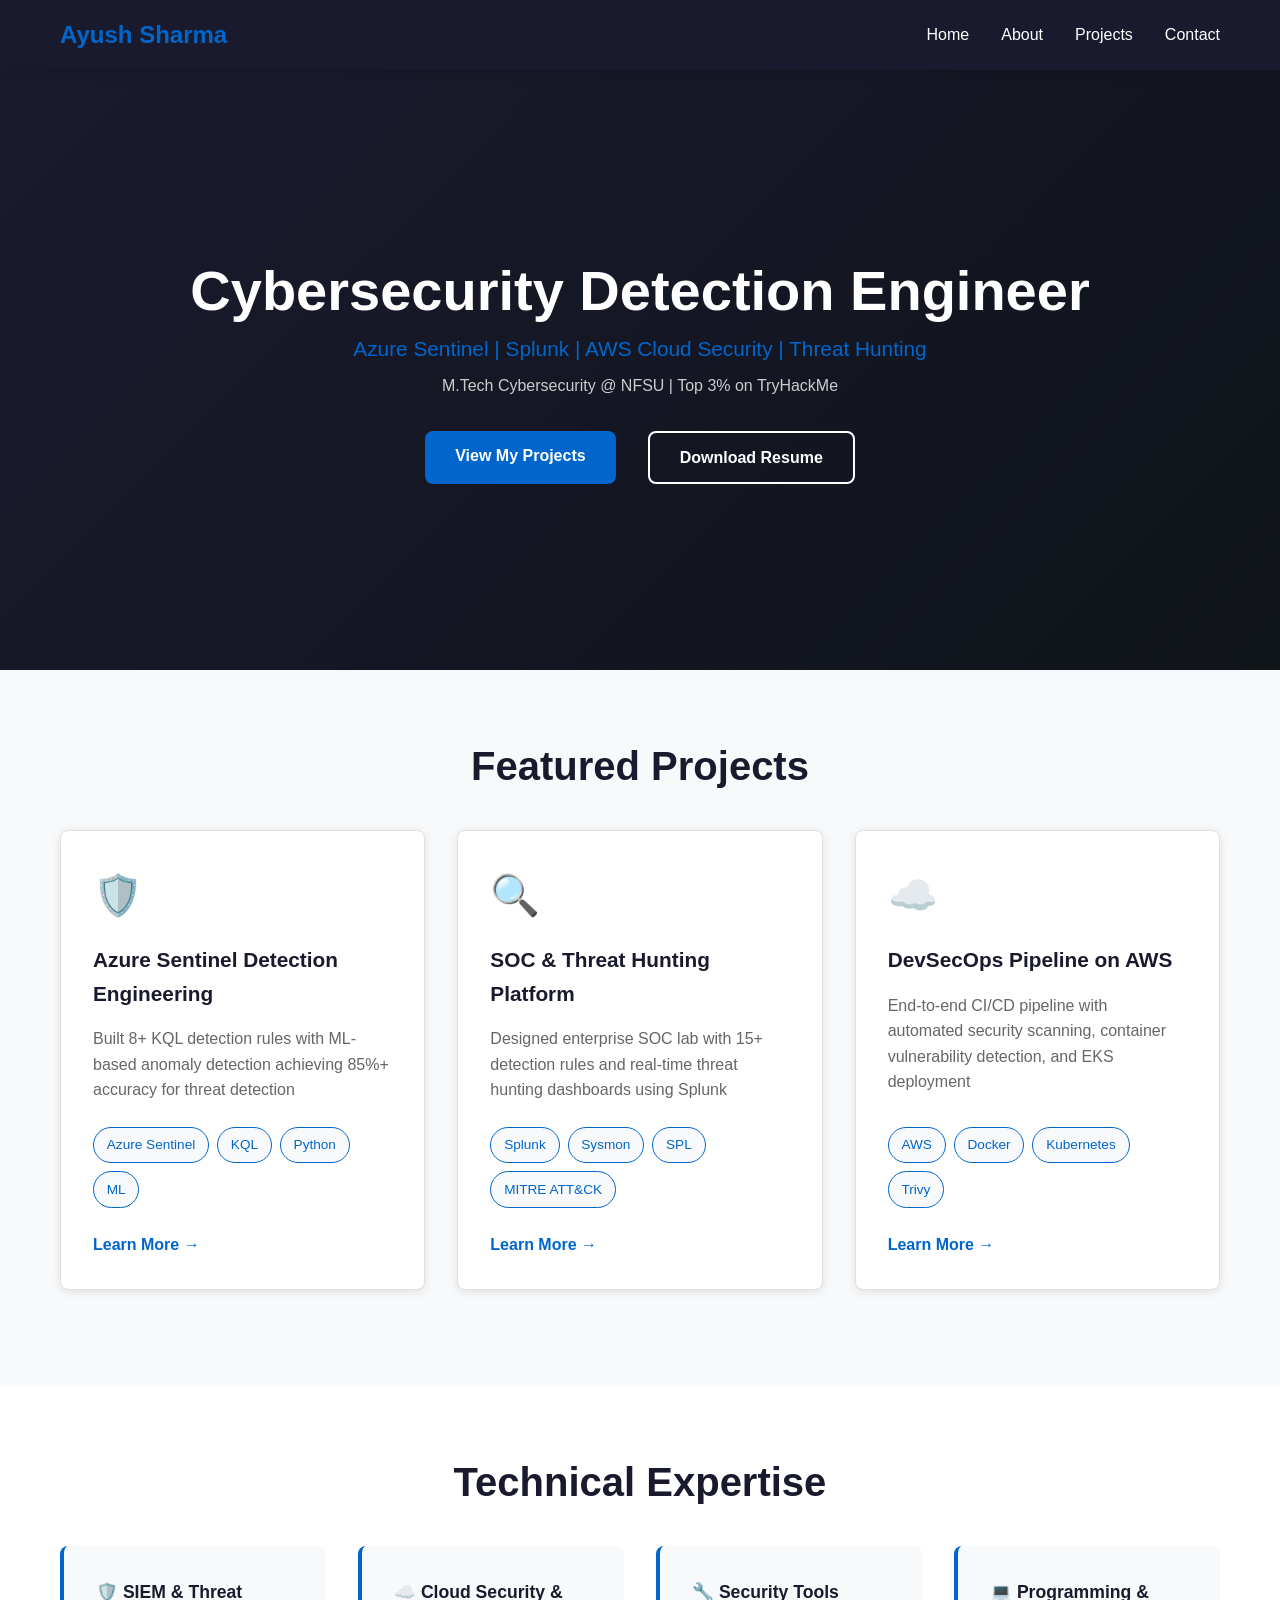
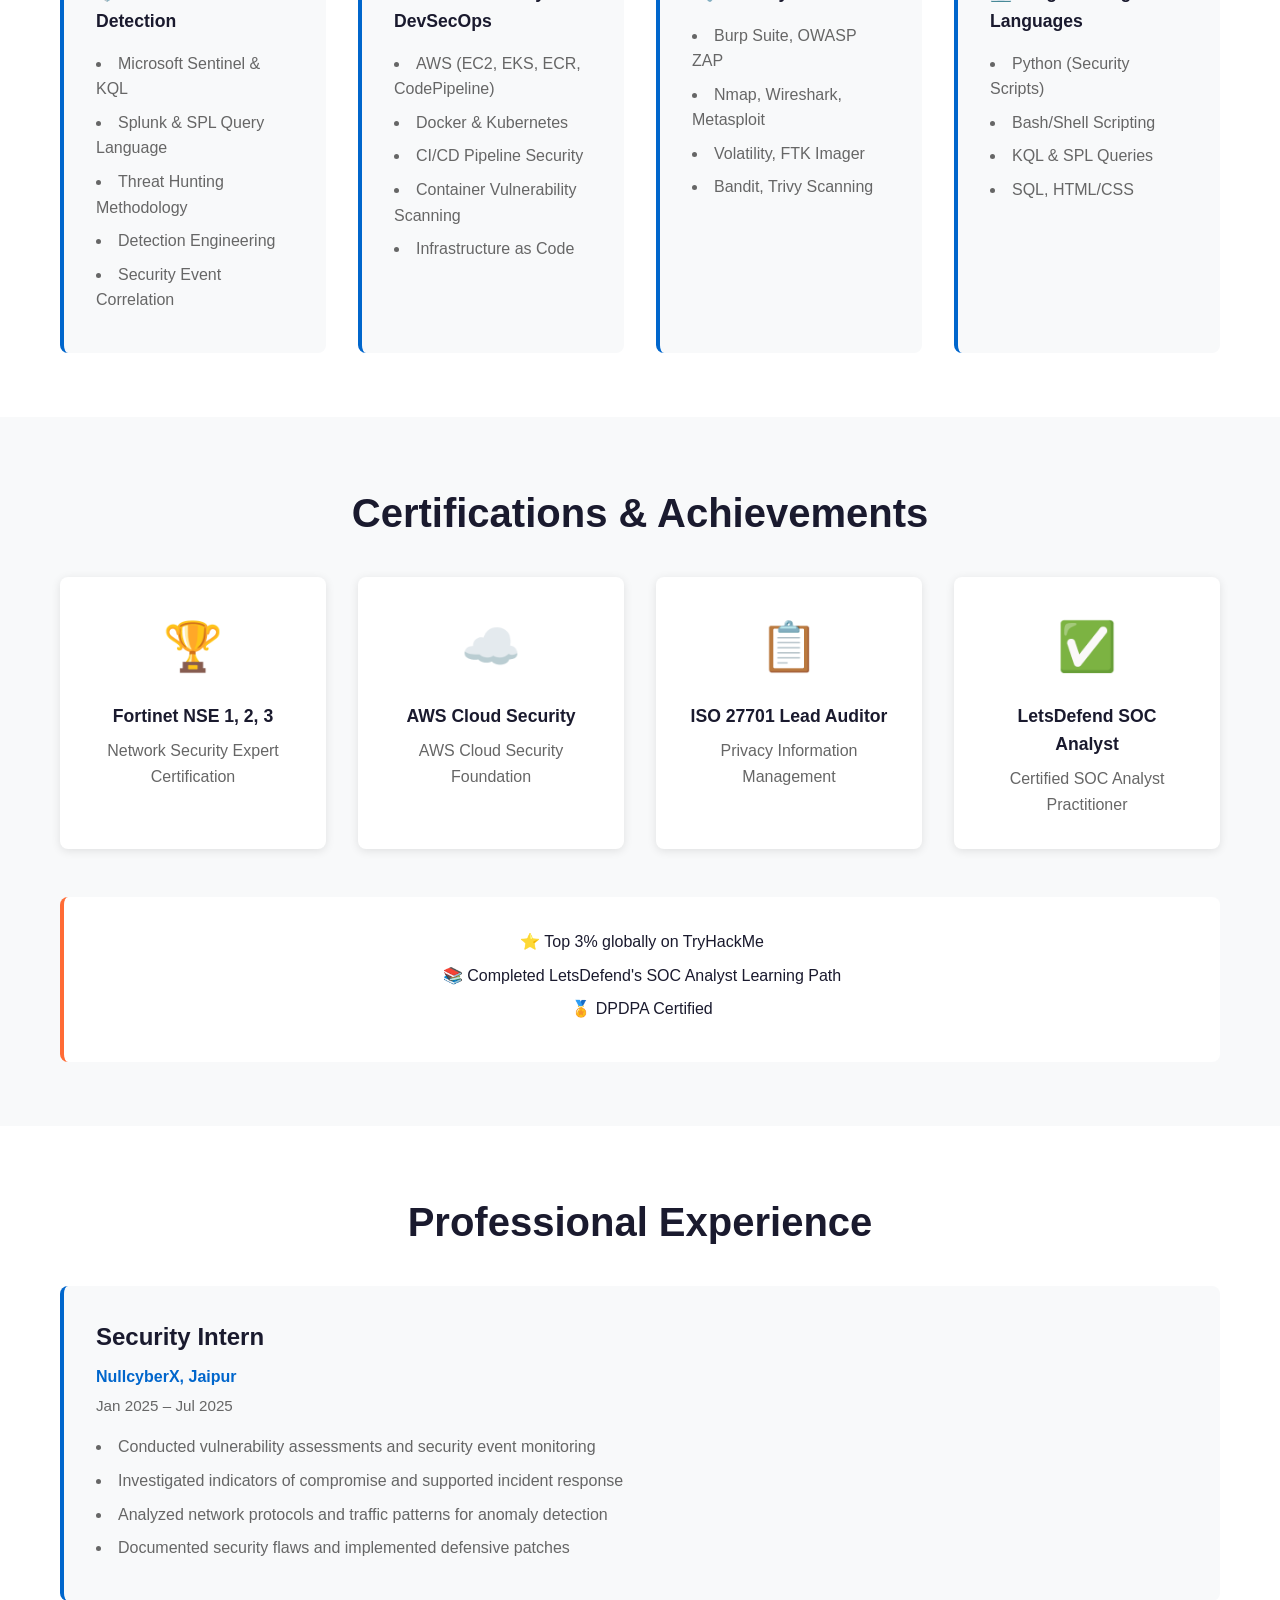
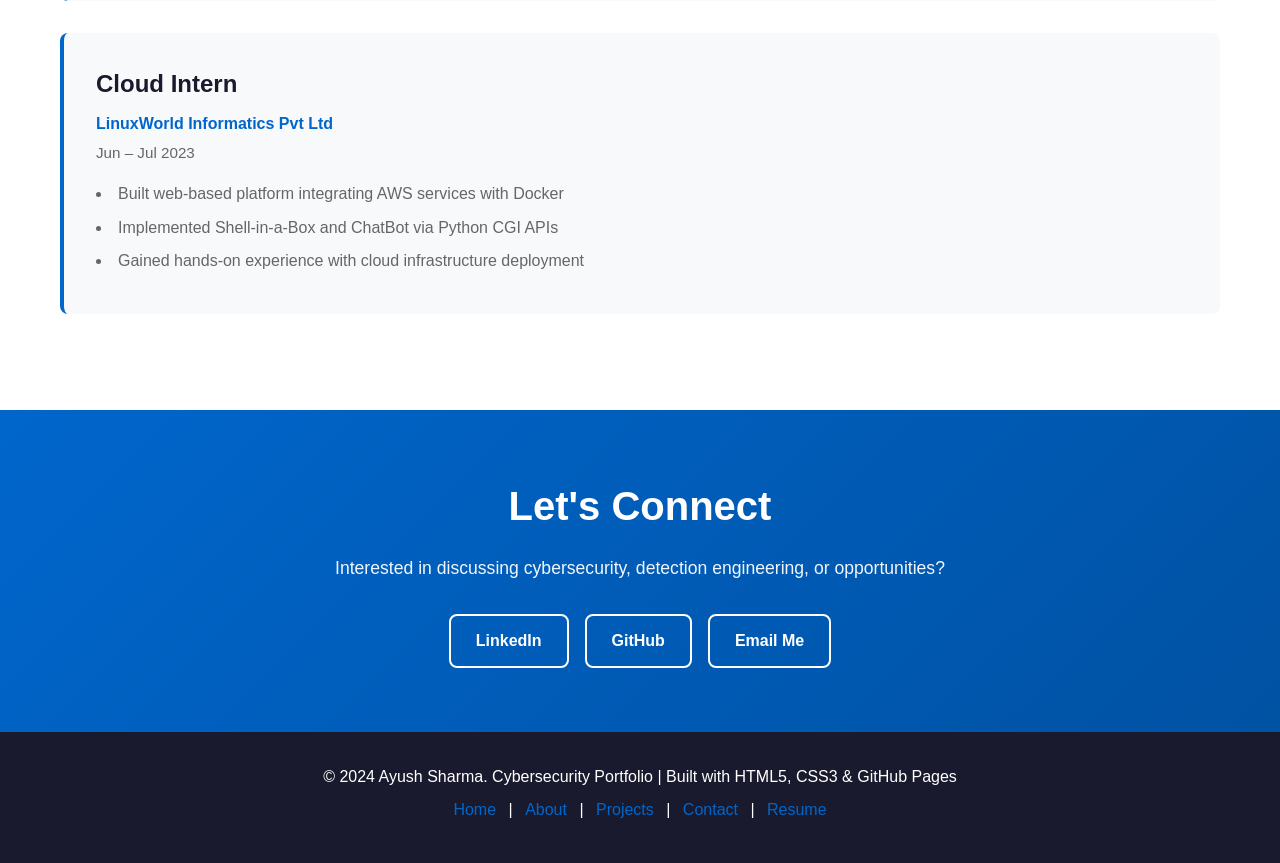
==== index.html @ be731dc8 "Initial portfolio setup with HTML, CSS, and JavaScript" ====
<!DOCTYPE html>
<html lang="en">
<head>
    <meta charset="UTF-8">
    <meta name="viewport" content="width=device-width, initial-scale=1.0">
    <meta name="description" content="Ayush Sharma - Cybersecurity Detection Engineer. Specialized in Azure Sentinel, Splunk, and AWS cloud security.">
    <meta name="keywords" content="cybersecurity, SOC analyst, detection engineer, threat hunting, Azure Sentinel, Splunk, AWS">
    <meta name="author" content="Ayush Sharma">
    
    <!-- Open Graph for Social Sharing -->
    <meta property="og:title" content="Ayush Sharma | Cybersecurity Portfolio">
    <meta property="og:description" content="Detection Engineer | Threat Hunter | Cloud Security">
    <meta property="og:url" content="https://portfolio-ayush.dev">
    
    <!-- Twitter Card -->
    <meta name="twitter:card" content="summary_large_image">
    <meta name="twitter:title" content="Ayush Sharma | Cybersecurity Portfolio">
    
    <title>Ayush Sharma | Cybersecurity Detection Engineer</title>
    <link rel="stylesheet" href="assets/css/style.css">
</head>
<body>
    <!-- Navigation -->
    <nav class="navbar">
        <div class="container">
            <div class="logo">Ayush Sharma</div>
            <ul class="nav-links">
                <li><a href="#home">Home</a></li>
                <li><a href="about.html">About</a></li>
                <li><a href="projects.html">Projects</a></li>
                <li><a href="contact.html">Contact</a></li>
            </ul>
        </div>
    </nav>

    <!-- Hero Section -->
    <section id="home" class="hero">
        <div class="hero-content">
            <h1>Cybersecurity Detection Engineer</h1>
            <p class="subtitle">Azure Sentinel | Splunk | AWS Cloud Security | Threat Hunting</p>
            <p class="tagline">M.Tech Cybersecurity @ NFSU | Top 3% on TryHackMe</p>
            <div class="cta-buttons">
                <a href="projects.html" class="btn btn-primary">View My Projects</a>
                <a href="assets/documents/Ayush_Sharma_Resume.pdf" class="btn btn-secondary" download>Download Resume</a>
            </div>
        </div>
    </section>

    <!-- Featured Projects -->
    <section id="projects-preview" class="projects-preview">
        <div class="container">
            <h2>Featured Projects</h2>
            <div class="projects-grid">
                <!-- Project Card 1 -->
                <div class="project-card">
                    <div class="project-icon">🛡️</div>
                    <h3>Azure Sentinel Detection Engineering</h3>
                    <p>Built 8+ KQL detection rules with ML-based anomaly detection achieving 85%+ accuracy for threat detection</p>
                    <div class="tech-stack">
                        <span class="tech-tag">Azure Sentinel</span>
                        <span class="tech-tag">KQL</span>
                        <span class="tech-tag">Python</span>
                        <span class="tech-tag">ML</span>
                    </div>
                    <a href="projects.html#azure-sentinel" class="read-more">Learn More →</a>
                </div>

                <!-- Project Card 2 -->
                <div class="project-card">
                    <div class="project-icon">🔍</div>
                    <h3>SOC & Threat Hunting Platform</h3>
                    <p>Designed enterprise SOC lab with 15+ detection rules and real-time threat hunting dashboards using Splunk</p>
                    <div class="tech-stack">
                        <span class="tech-tag">Splunk</span>
                        <span class="tech-tag">Sysmon</span>
                        <span class="tech-tag">SPL</span>
                        <span class="tech-tag">MITRE ATT&CK</span>
                    </div>
                    <a href="projects.html#splunk-soc" class="read-more">Learn More →</a>
                </div>

                <!-- Project Card 3 -->
                <div class="project-card">
                    <div class="project-icon">☁️</div>
                    <h3>DevSecOps Pipeline on AWS</h3>
                    <p>End-to-end CI/CD pipeline with automated security scanning, container vulnerability detection, and EKS deployment</p>
                    <div class="tech-stack">
                        <span class="tech-tag">AWS</span>
                        <span class="tech-tag">Docker</span>
                        <span class="tech-tag">Kubernetes</span>
                        <span class="tech-tag">Trivy</span>
                    </div>
                    <a href="projects.html#aws-devsecops" class="read-more">Learn More →</a>
                </div>
            </div>
        </div>
    </section>

    <!-- Skills Section -->
    <section id="skills" class="skills">
        <div class="container">
            <h2>Technical Expertise</h2>
            <div class="skills-grid">
                <div class="skill-category">
                    <h4>🛡️ SIEM & Threat Detection</h4>
                    <ul>
                        <li>Microsoft Sentinel & KQL</li>
                        <li>Splunk & SPL Query Language</li>
                        <li>Threat Hunting Methodology</li>
                        <li>Detection Engineering</li>
                        <li>Security Event Correlation</li>
                    </ul>
                </div>
                <div class="skill-category">
                    <h4>☁️ Cloud Security & DevSecOps</h4>
                    <ul>
                        <li>AWS (EC2, EKS, ECR, CodePipeline)</li>
                        <li>Docker & Kubernetes</li>
                        <li>CI/CD Pipeline Security</li>
                        <li>Container Vulnerability Scanning</li>
                        <li>Infrastructure as Code</li>
                    </ul>
                </div>
                <div class="skill-category">
                    <h4>🔧 Security Tools</h4>
                    <ul>
                        <li>Burp Suite, OWASP ZAP</li>
                        <li>Nmap, Wireshark, Metasploit</li>
                        <li>Volatility, FTK Imager</li>
                        <li>Bandit, Trivy Scanning</li>
                    </ul>
                </div>
                <div class="skill-category">
                    <h4>💻 Programming & Languages</h4>
                    <ul>
                        <li>Python (Security Scripts)</li>
                        <li>Bash/Shell Scripting</li>
                        <li>KQL & SPL Queries</li>
                        <li>SQL, HTML/CSS</li>
                    </ul>
                </div>
            </div>
        </div>
    </section>

    <!-- Certifications Section -->
    <section id="certifications" class="certifications">
        <div class="container">
            <h2>Certifications & Achievements</h2>
            <div class="certs-grid">
                <div class="cert-item">
                    <div class="cert-badge">🏆</div>
                    <h4>Fortinet NSE 1, 2, 3</h4>
                    <p>Network Security Expert Certification</p>
                </div>
                <div class="cert-item">
                    <div class="cert-badge">☁️</div>
                    <h4>AWS Cloud Security</h4>
                    <p>AWS Cloud Security Foundation</p>
                </div>
                <div class="cert-item">
                    <div class="cert-badge">📋</div>
                    <h4>ISO 27701 Lead Auditor</h4>
                    <p>Privacy Information Management</p>
                </div>
                <div class="cert-item">
                    <div class="cert-badge">✅</div>
                    <h4>LetsDefend SOC Analyst</h4>
                    <p>Certified SOC Analyst Practitioner</p>
                </div>
            </div>
            <div class="achievements">
                <p>⭐ Top 3% globally on TryHackMe</p>
                <p>📚 Completed LetsDefend's SOC Analyst Learning Path</p>
                <p>🏅 DPDPA Certified</p>
            </div>
        </div>
    </section>

    <!-- Experience Section -->
    <section id="experience" class="experience">
        <div class="container">
            <h2>Professional Experience</h2>
            <div class="experience-item">
                <div class="exp-header">
                    <h3>Security Intern</h3>
                    <p class="exp-company">NullcyberX, Jaipur</p>
                    <p class="exp-dates">Jan 2025 – Jul 2025</p>
                </div>
                <ul class="exp-details">
                    <li>Conducted vulnerability assessments and security event monitoring</li>
                    <li>Investigated indicators of compromise and supported incident response</li>
                    <li>Analyzed network protocols and traffic patterns for anomaly detection</li>
                    <li>Documented security flaws and implemented defensive patches</li>
                </ul>
            </div>
            <div class="experience-item">
                <div class="exp-header">
                    <h3>Cloud Intern</h3>
                    <p class="exp-company">LinuxWorld Informatics Pvt Ltd</p>
                    <p class="exp-dates">Jun – Jul 2023</p>
                </div>
                <ul class="exp-details">
                    <li>Built web-based platform integrating AWS services with Docker</li>
                    <li>Implemented Shell-in-a-Box and ChatBot via Python CGI APIs</li>
                    <li>Gained hands-on experience with cloud infrastructure deployment</li>
                </ul>
            </div>
        </div>
    </section>

    <!-- CTA Section -->
    <section class="cta">
        <div class="container">
            <h2>Let's Connect</h2>
            <p>Interested in discussing cybersecurity, detection engineering, or opportunities?</p>
            <div class="social-links">
                <a href="https://linkedin.com/in/ayushsharma001" target="_blank" class="social-btn">LinkedIn</a>
                <a href="https://github.com/0xxay" target="_blank" class="social-btn">GitHub</a>
                <a href="mailto:ayush.sharma.cs.2024@gmail.com" class="social-btn">Email Me</a>
            </div>
        </div>
    </section>

    <!-- Footer -->
    <footer>
        <div class="container">
            <p>&copy; 2024 Ayush Sharma. Cybersecurity Portfolio | Built with HTML5, CSS3 & GitHub Pages</p>
            <p class="footer-links">
                <a href="#home">Home</a> | 
                <a href="about.html">About</a> | 
                <a href="projects.html">Projects</a> | 
                <a href="contact.html">Contact</a> |
                <a href="assets/documents/Ayush_Sharma_Resume.pdf" download>Resume</a>
            </p>
        </div>
    </footer>

    <script src="assets/js/main.js"></script>
</body>
</html>
---- assets/css/style.css ----
/* ========================================
   PORTFOLIO STYLESHEET - Ayush Sharma
   Cybersecurity Portfolio
   ======================================== */

:root {
    --primary-color: #0066cc;
    --primary-dark: #0052a3;
    --secondary-color: #1a1a2e;
    --accent-color: #ff6b35;
    --light-bg: #f8f9fa;
    --dark-bg: #0f1419;
    --text-color: #333;
    --text-light: #666;
    --text-white: #ffffff;
    --border-color: #e0e0e0;
    --border-radius: 8px;
    --shadow: 0 2px 10px rgba(0, 0, 0, 0.1);
    --shadow-lg: 0 8px 25px rgba(0, 0, 0, 0.15);
}

* {
    margin: 0;
    padding: 0;
    box-sizing: border-box;
}

html {
    scroll-behavior: smooth;
}

body {
    font-family: -apple-system, BlinkMacSystemFont, 'Segoe UI', Roboto, Oxygen, Ubuntu, Cantarell, sans-serif;
    line-height: 1.6;
    color: var(--text-color);
    background-color: var(--text-white);
}

.container {
    max-width: 1200px;
    margin: 0 auto;
    padding: 0 20px;
}

/* ========================================
   TYPOGRAPHY
   ======================================== */

h1 {
    font-size: 3.5rem;
    font-weight: 700;
    margin-bottom: 1rem;
    line-height: 1.2;
}

h2 {
    font-size: 2.5rem;
    font-weight: 700;
    margin-bottom: 2rem;
    color: var(--secondary-color);
}

h3 {
    font-size: 1.5rem;
    font-weight: 600;
    margin-bottom: 0.5rem;
}

h4 {
    font-size: 1.1rem;
    font-weight: 600;
    margin-bottom: 0.5rem;
}

p {
    margin-bottom: 1rem;
    color: var(--text-light);
}

a {
    color: var(--primary-color);
    text-decoration: none;
    transition: color 0.3s ease;
}

a:hover {
    color: var(--primary-dark);
}

/* ========================================
   NAVIGATION
   ======================================== */

.navbar {
    background-color: var(--secondary-color);
    color: var(--text-white);
    padding: 1rem 0;
    position: sticky;
    top: 0;
    z-index: 1000;
    box-shadow: var(--shadow);
}

.navbar .container {
    display: flex;
    justify-content: space-between;
    align-items: center;
}

.logo {
    font-size: 1.5rem;
    font-weight: 700;
    color: var(--primary-color);
}

.nav-links {
    display: flex;
    list-style: none;
    gap: 2rem;
}

.nav-links a {
    color: var(--text-white);
    text-decoration: none;
    font-weight: 500;
    transition: color 0.3s ease;
    position: relative;
}

.nav-links a::after {
    content: '';
    position: absolute;
    bottom: -5px;
    left: 0;
    width: 0;
    height: 2px;
    background-color: var(--primary-color);
    transition: width 0.3s ease;
}

.nav-links a:hover {
    color: var(--primary-color);
}

.nav-links a:hover::after {
    width: 100%;
}

/* ========================================
   HERO SECTION
   ======================================== */

.hero {
    background: linear-gradient(135deg, var(--secondary-color) 0%, #0f1419 100%);
    color: var(--text-white);
    padding: 6rem 2rem;
    text-align: center;
    min-height: 600px;
    display: flex;
    align-items: center;
    justify-content: center;
}

.hero-content h1 {
    color: var(--text-white);
    font-size: 3.5rem;
    margin-bottom: 0.5rem;
}

.hero-content .subtitle {
    font-size: 1.3rem;
    color: var(--primary-color);
    margin-bottom: 0.5rem;
    font-weight: 500;
}

.hero-content .tagline {
    font-size: 1rem;
    color: #ccc;
    margin-bottom: 2rem;
}

/* ========================================
   BUTTONS
   ======================================== */

.btn {
    padding: 12px 30px;
    border-radius: var(--border-radius);
    text-decoration: none;
    font-weight: 600;
    transition: all 0.3s ease;
    display: inline-block;
    border: none;
    cursor: pointer;
    font-size: 1rem;
}

.btn-primary {
    background-color: var(--primary-color);
    color: var(--text-white);
    margin-right: 1rem;
}

.btn-primary:hover {
    background-color: var(--primary-dark);
    transform: translateY(-2px);
    box-shadow: 0 10px 20px rgba(0, 102, 204, 0.3);
}

.btn-secondary {
    background-color: transparent;
    color: var(--text-white);
    border: 2px solid var(--text-white);
}

.btn-secondary:hover {
    background-color: var(--text-white);
    color: var(--secondary-color);
}

.cta-buttons {
    display: flex;
    gap: 1rem;
    justify-content: center;
    flex-wrap: wrap;
    margin-top: 2rem;
}

/* ========================================
   PROJECTS PREVIEW
   ======================================== */

.projects-preview {
    padding: 4rem 2rem;
    background-color: var(--light-bg);
}

.projects-preview h2 {
    text-align: center;
}

.projects-grid {
    display: grid;
    grid-template-columns: repeat(auto-fit, minmax(300px, 1fr));
    gap: 2rem;
    margin-bottom: 2rem;
}

.project-card {
    background-color: var(--text-white);
    padding: 2rem;
    border-radius: var(--border-radius);
    box-shadow: var(--shadow);
    transition: all 0.3s ease;
    display: flex;
    flex-direction: column;
    border: 1px solid var(--border-color);
}

.project-card:hover {
    box-shadow: var(--shadow-lg);
    transform: translateY(-8px);
    border-color: var(--primary-color);
}

.project-icon {
    font-size: 2.5rem;
    margin-bottom: 1rem;
}

.project-card h3 {
    color: var(--secondary-color);
    margin-bottom: 1rem;
    font-size: 1.3rem;
}

.project-card p {
    color: var(--text-light);
    margin-bottom: 1.5rem;
    flex-grow: 1;
    line-height: 1.6;
}

.tech-stack {
    display: flex;
    flex-wrap: wrap;
    gap: 0.5rem;
    margin-bottom: 1.5rem;
}

.tech-tag {
    background-color: var(--light-bg);
    color: var(--primary-color);
    padding: 0.4rem 0.8rem;
    border-radius: 20px;
    font-size: 0.85rem;
    border: 1px solid var(--primary-color);
    font-weight: 500;
}

.read-more {
    color: var(--primary-color);
    font-weight: 600;
    text-decoration: none;
    transition: all 0.3s ease;
}

.read-more:hover {
    color: var(--accent-color);
    margin-left: 5px;
}

/* ========================================
   SKILLS SECTION
   ======================================== */

.skills {
    padding: 4rem 2rem;
    background-color: var(--text-white);
}

.skills h2 {
    text-align: center;
}

.skills-grid {
    display: grid;
    grid-template-columns: repeat(auto-fit, minmax(250px, 1fr));
    gap: 2rem;
}

.skill-category {
    background-color: var(--light-bg);
    padding: 2rem;
    border-radius: var(--border-radius);
    border-left: 4px solid var(--primary-color);
    transition: all 0.3s ease;
}

.skill-category:hover {
    box-shadow: var(--shadow);
    transform: translateY(-4px);
}

.skill-category h4 {
    color: var(--secondary-color);
    margin-bottom: 1rem;
    font-size: 1.1rem;
}

.skill-category ul {
    list-style-position: inside;
    color: var(--text-light);
}

.skill-category li {
    margin-bottom: 0.5rem;
    line-height: 1.6;
}

/* ========================================
   CERTIFICATIONS SECTION
   ======================================== */

.certifications {
    padding: 4rem 2rem;
    background-color: var(--light-bg);
}

.certifications h2 {
    text-align: center;
}

.certs-grid {
    display: grid;
    grid-template-columns: repeat(auto-fit, minmax(250px, 1fr));
    gap: 2rem;
    margin-bottom: 3rem;
}

.cert-item {
    background-color: var(--text-white);
    padding: 2rem;
    border-radius: var(--border-radius);
    text-align: center;
    box-shadow: var(--shadow);
    transition: all 0.3s ease;
}

.cert-item:hover {
    box-shadow: var(--shadow-lg);
    transform: translateY(-5px);
}

.cert-badge {
    font-size: 3rem;
    margin-bottom: 1rem;
}

.cert-item h4 {
    color: var(--secondary-color);
    margin-bottom: 0.5rem;
}

.cert-item p {
    color: var(--text-light);
    margin-bottom: 0;
}

.achievements {
    background-color: var(--text-white);
    padding: 2rem;
    border-radius: var(--border-radius);
    border-left: 4px solid var(--accent-color);
    text-align: center;
}

.achievements p {
    margin-bottom: 0.5rem;
    color: var(--secondary-color);
    font-weight: 500;
}

/* ========================================
   EXPERIENCE SECTION
   ======================================== */

.experience {
    padding: 4rem 2rem;
    background-color: var(--text-white);
}

.experience h2 {
    text-align: center;
}

.experience-item {
    background-color: var(--light-bg);
    padding: 2rem;
    border-radius: var(--border-radius);
    margin-bottom: 2rem;
    border-left: 4px solid var(--primary-color);
    transition: all 0.3s ease;
}

.experience-item:hover {
    box-shadow: var(--shadow);
    transform: translateX(5px);
}

.exp-header h3 {
    color: var(--secondary-color);
    margin-bottom: 0.5rem;
}

.exp-company {
    color: var(--primary-color);
    font-weight: 600;
    margin-bottom: 0.25rem;
}

.exp-dates {
    color: var(--text-light);
    font-size: 0.95rem;
    margin-bottom: 1rem;
}

.exp-details {
    list-style-position: inside;
    color: var(--text-light);
}

.exp-details li {
    margin-bottom: 0.5rem;
    line-height: 1.6;
}

/* ========================================
   CTA SECTION
   ======================================== */

.cta {
    background: linear-gradient(135deg, var(--primary-color) 0%, var(--primary-dark) 100%);
    color: var(--text-white);
    padding: 4rem 2rem;
    text-align: center;
}

.cta h2 {
    color: var(--text-white);
    margin-bottom: 1rem;
}

.cta p {
    font-size: 1.1rem;
    margin-bottom: 2rem;
    opacity: 0.95;
    color: var(--text-white);
}

.social-links {
    display: flex;
    gap: 1rem;
    justify-content: center;
    flex-wrap: wrap;
}

.social-btn {
    color: var(--text-white);
    text-decoration: none;
    padding: 12px 25px;
    border: 2px solid var(--text-white);
    border-radius: var(--border-radius);
    transition: all 0.3s ease;
    font-weight: 600;
    display: inline-block;
}

.social-btn:hover {
    background-color: var(--text-white);
    color: var(--primary-color);
    transform: translateY(-3px);
    box-shadow: 0 10px 20px rgba(0, 0, 0, 0.2);
}

/* ========================================
   FOOTER
   ======================================== */

footer {
    background-color: var(--secondary-color);
    color: var(--text-white);
    text-align: center;
    padding: 2rem;
}

footer p {
    color: var(--text-white);
    margin-bottom: 0.5rem;
}

.footer-links a {
    color: var(--primary-color);
    margin: 0 0.5rem;
    transition: color 0.3s ease;
}

.footer-links a:hover {
    color: var(--accent-color);
}

/* ========================================
   RESPONSIVE DESIGN
   ======================================== */

@media (max-width: 768px) {
    h1 {
        font-size: 2rem;
    }

    h2 {
        font-size: 2rem;
        margin-bottom: 1.5rem;
    }

    .navbar .container {
        flex-direction: column;
        gap: 1rem;
    }

    .nav-links {
        gap: 1rem;
        flex-wrap: wrap;
    }

    .hero {
        padding: 4rem 1.5rem;
        min-height: 400px;
    }

    .hero-content h1 {
        font-size: 2rem;
    }

    .hero-content .subtitle {
        font-size: 1rem;
    }

    .cta-buttons {
        flex-direction: column;
    }

    .btn-primary {
        margin-right: 0;
        margin-bottom: 0.5rem;
    }

    .btn {
        width: 100%;
        text-align: center;
    }

    .projects-grid {
        grid-template-columns: 1fr;
    }

    .skills-grid {
        grid-template-columns: 1fr;
    }

    .certs-grid {
        grid-template-columns: 1fr;
    }

    .social-links {
        flex-direction: column;
    }

    .social-btn {
        width: 100%;
    }

    .project-card {
        padding: 1.5rem;
    }

    .skill-category {
        padding: 1.5rem;
    }
}

@media (max-width: 480px) {
    h1 {
        font-size: 1.5rem;
    }

    h2 {
        font-size: 1.5rem;
    }

    .container {
        padding: 0 15px;
    }

    .navbar {
        padding: 0.75rem 0;
    }

    .logo {
        font-size: 1.2rem;
    }

    .nav-links {
        gap: 0.5rem;
        font-size: 0.9rem;
    }

    .hero {
        padding: 3rem 1rem;
    }

    .btn {
        padding: 10px 20px;
        font-size: 0.95rem;
    }

    .tech-tag {
        font-size: 0.8rem;
        padding: 0.3rem 0.6rem;
    }
}

/* ========================================
   UTILITIES
   ======================================== */

.text-center {
    text-align: center;
}

.mt-2 {
    margin-top: 2rem;
}

.mb-2 {
    margin-bottom: 2rem;
}

.py-2 {
    padding: 2rem 0;
}

/* Smooth scrolling is already enabled in html selector */

/* Print Styles */
@media print {
    .navbar,
    .cta,
    footer {
        display: none;
    }
}
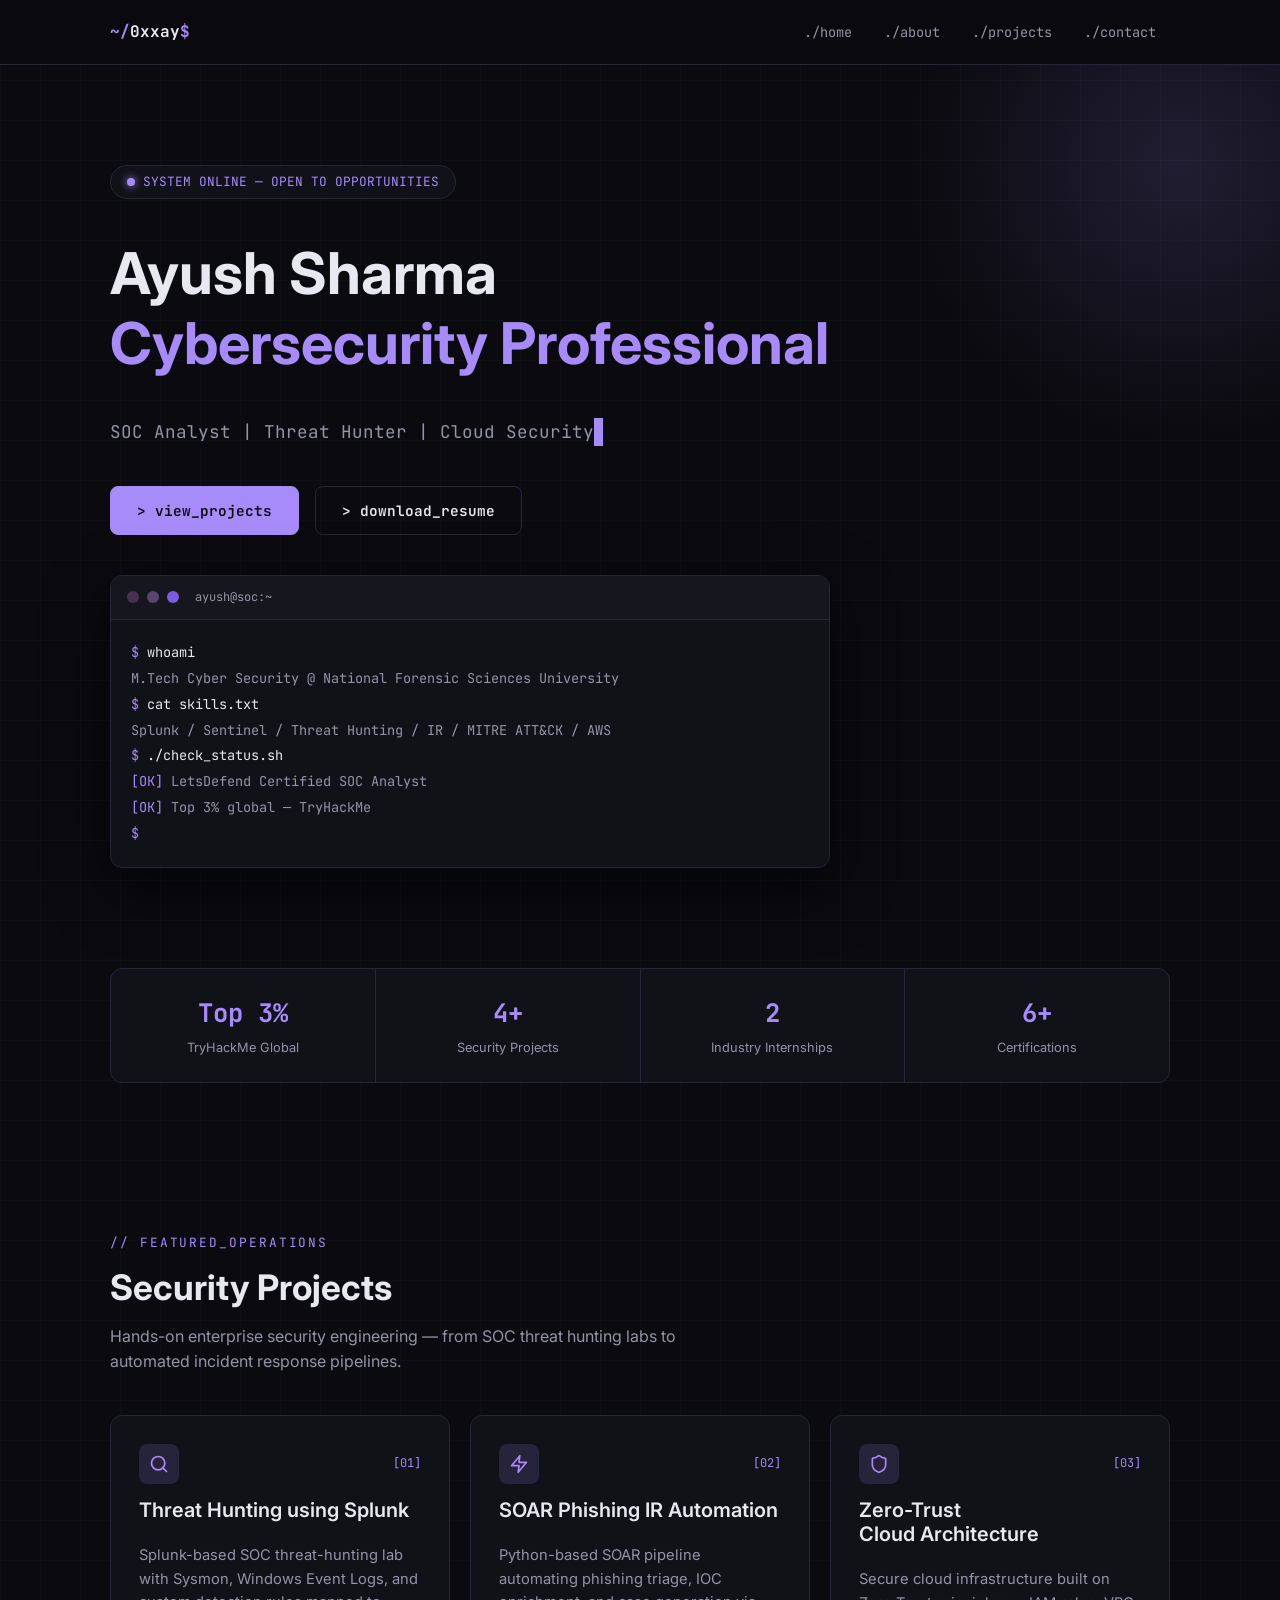
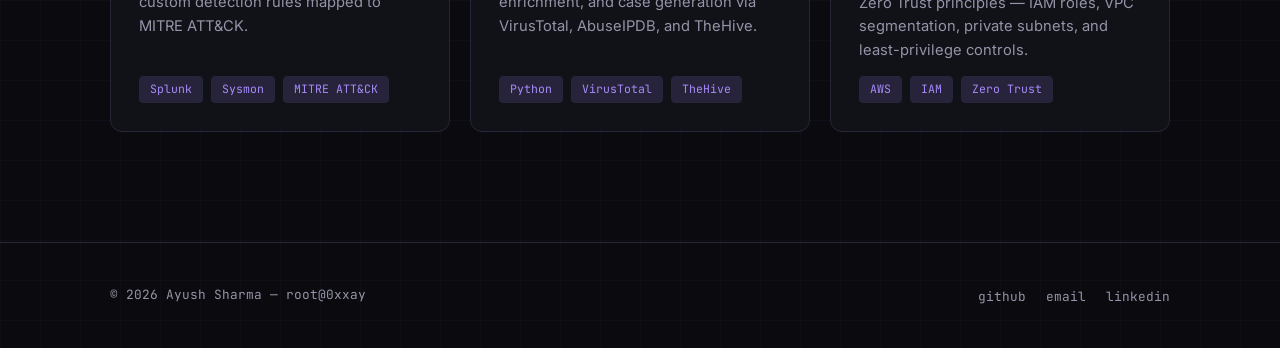
==== commit ddefc8ce: "feat: update about page content and meta description; add navigation aria-label and new font links C" ====
--- a/index.html
+++ b/index.html
@@ -3,239 +3,160 @@
 <head>
     <meta charset="UTF-8">
     <meta name="viewport" content="width=device-width, initial-scale=1.0">
-    <meta name="description" content="Ayush Sharma - Cybersecurity Detection Engineer. Specialized in Azure Sentinel, Splunk, and AWS cloud security.">
-    <meta name="keywords" content="cybersecurity, SOC analyst, detection engineer, threat hunting, Azure Sentinel, Splunk, AWS">
+    <meta name="description" content="Ayush Sharma - Cybersecurity professional specializing in SOC operations, threat hunting, SIEM (Splunk), and cloud security on AWS.">
+    <meta name="keywords" content="cybersecurity, SOC analyst, threat hunting, Splunk, SIEM, incident response, AWS cloud security, MITRE ATT&CK">
     <meta name="author" content="Ayush Sharma">
-    
-    <!-- Open Graph for Social Sharing -->
+    <meta name="theme-color" content="#0a0a0f">
+
     <meta property="og:title" content="Ayush Sharma | Cybersecurity Portfolio">
-    <meta property="og:description" content="Detection Engineer | Threat Hunter | Cloud Security">
-    <meta property="og:url" content="https://portfolio-ayush.dev">
-    
-    <!-- Twitter Card -->
-    <meta name="twitter:card" content="summary_large_image">
-    <meta name="twitter:title" content="Ayush Sharma | Cybersecurity Portfolio">
-    
-    <title>Ayush Sharma | Cybersecurity Detection Engineer</title>
+    <meta property="og:description" content="SOC Analyst | Threat Hunter | Cloud Security Engineer">
+
+    <title>Ayush Sharma | Cybersecurity Professional</title>
+    <link rel="preconnect" href="https://fonts.googleapis.com">
+    <link rel="preconnect" href="https://fonts.gstatic.com" crossorigin>
+    <link href="https://fonts.googleapis.com/css2?family=Inter:wght@400;600;700&family=JetBrains+Mono:wght@400;600;700&display=swap" rel="stylesheet">
     <link rel="stylesheet" href="assets/css/style.css">
 </head>
 <body>
     <!-- Navigation -->
-    <nav class="navbar">
+    <nav class="navbar" aria-label="Main navigation">
         <div class="container">
-            <div class="logo">Ayush Sharma</div>
+            <div class="logo"><span class="prompt">~/</span>0xxay<span class="prompt">$</span></div>
+            <button class="nav-toggle" aria-label="Toggle navigation menu">[=]</button>
             <ul class="nav-links">
-                <li><a href="#home">Home</a></li>
-                <li><a href="about.html">About</a></li>
-                <li><a href="projects.html">Projects</a></li>
-                <li><a href="contact.html">Contact</a></li>
+                <li><a href="index.html" class="active">./home</a></li>
+                <li><a href="about.html">./about</a></li>
+                <li><a href="projects.html">./projects</a></li>
+                <li><a href="contact.html">./contact</a></li>
             </ul>
         </div>
     </nav>
 
-    <!-- Hero Section -->
-    <section id="home" class="hero">
-        <div class="hero-content">
-            <h1>Cybersecurity Detection Engineer</h1>
-            <p class="subtitle">Azure Sentinel | Splunk | AWS Cloud Security | Threat Hunting</p>
-            <p class="tagline">M.Tech Cybersecurity @ NFSU | Top 3% on TryHackMe</p>
-            <div class="cta-buttons">
-                <a href="projects.html" class="btn btn-primary">View My Projects</a>
-                <a href="assets/documents/Ayush_Sharma_Resume.pdf" class="btn btn-secondary" download>Download Resume</a>
-            </div>
-        </div>
-    </section>
-
-    <!-- Featured Projects -->
-    <section id="projects-preview" class="projects-preview">
-        <div class="container">
-            <h2>Featured Projects</h2>
-            <div class="projects-grid">
-                <!-- Project Card 1 -->
-                <div class="project-card">
-                    <div class="project-icon">🛡️</div>
-                    <h3>Azure Sentinel Detection Engineering</h3>
-                    <p>Built 8+ KQL detection rules with ML-based anomaly detection achieving 85%+ accuracy for threat detection</p>
-                    <div class="tech-stack">
-                        <span class="tech-tag">Azure Sentinel</span>
-                        <span class="tech-tag">KQL</span>
-                        <span class="tech-tag">Python</span>
-                        <span class="tech-tag">ML</span>
-                    </div>
-                    <a href="projects.html#azure-sentinel" class="read-more">Learn More →</a>
+    <main>
+        <!-- Hero Section -->
+        <section id="home" class="hero">
+            <div class="container">
+                <span class="hero-status"><span class="status-dot" aria-hidden="true"></span>SYSTEM ONLINE — OPEN TO OPPORTUNITIES</span>
+                <h1>Ayush Sharma<br><span class="accent">Cybersecurity Professional</span></h1>
+                <p class="subtitle"><span id="typed-text">SOC Analyst | Threat Hunter | Cloud Security</span><span class="cursor">&nbsp;</span></p>
+                <div class="cta-buttons">
+                    <a href="projects.html" class="btn btn-primary">&gt; view_projects</a>
+                    <a href="assets/documents/Ayush_Sharma_Resume.pdf" class="btn btn-secondary" download>&gt; download_resume</a>
                 </div>
 
-                <!-- Project Card 2 -->
-                <div class="project-card">
-                    <div class="project-icon">🔍</div>
-                    <h3>SOC & Threat Hunting Platform</h3>
-                    <p>Designed enterprise SOC lab with 15+ detection rules and real-time threat hunting dashboards using Splunk</p>
-                    <div class="tech-stack">
-                        <span class="tech-tag">Splunk</span>
-                        <span class="tech-tag">Sysmon</span>
-                        <span class="tech-tag">SPL</span>
-                        <span class="tech-tag">MITRE ATT&CK</span>
+                <div class="terminal" role="img" aria-label="Terminal window showing profile summary">
+                    <div class="terminal-header">
+                        <span class="terminal-dot red"></span>
+                        <span class="terminal-dot yellow"></span>
+                        <span class="terminal-dot green"></span>
+                        <span class="terminal-title">ayush@soc:~</span>
                     </div>
-                    <a href="projects.html#splunk-soc" class="read-more">Learn More →</a>
+                    <div class="terminal-body">
+                        <span class="line"><span class="prompt">$</span> <span class="cmd">whoami</span></span>
+                        <span class="line">M.Tech Cyber Security @ National Forensic Sciences University</span>
+                        <span class="line"><span class="prompt">$</span> <span class="cmd">cat skills.txt</span></span>
+                        <span class="line">Splunk / Sentinel / Threat Hunting / IR / MITRE ATT&amp;CK / AWS</span>
+                        <span class="line"><span class="prompt">$</span> <span class="cmd">./check_status.sh</span></span>
+                        <span class="line"><span class="ok">[OK]</span> LetsDefend Certified SOC Analyst</span>
+                        <span class="line"><span class="ok">[OK]</span> Top 3% global — TryHackMe</span>
+                        <span class="line"><span class="prompt">$</span> <span class="cursor">&nbsp;</span></span>
+                    </div>
                 </div>
 
-                <!-- Project Card 3 -->
-                <div class="project-card">
-                    <div class="project-icon">☁️</div>
-                    <h3>DevSecOps Pipeline on AWS</h3>
-                    <p>End-to-end CI/CD pipeline with automated security scanning, container vulnerability detection, and EKS deployment</p>
-                    <div class="tech-stack">
-                        <span class="tech-tag">AWS</span>
-                        <span class="tech-tag">Docker</span>
-                        <span class="tech-tag">Kubernetes</span>
-                        <span class="tech-tag">Trivy</span>
+                <div class="stats-strip">
+                    <div class="stat">
+                        <div class="stat-value">Top 3%</div>
+                        <div class="stat-label">TryHackMe Global</div>
                     </div>
-                    <a href="projects.html#aws-devsecops" class="read-more">Learn More →</a>
+                    <div class="stat">
+                        <div class="stat-value">4+</div>
+                        <div class="stat-label">Security Projects</div>
+                    </div>
+                    <div class="stat">
+                        <div class="stat-value">2</div>
+                        <div class="stat-label">Industry Internships</div>
+                    </div>
+                    <div class="stat">
+                        <div class="stat-value">6+</div>
+                        <div class="stat-label">Certifications</div>
+                    </div>
                 </div>
             </div>
-        </div>
-    </section>
+        </section>
 
-    <!-- Skills Section -->
-    <section id="skills" class="skills">
-        <div class="container">
-            <h2>Technical Expertise</h2>
-            <div class="skills-grid">
-                <div class="skill-category">
-                    <h4>🛡️ SIEM & Threat Detection</h4>
-                    <ul>
-                        <li>Microsoft Sentinel & KQL</li>
-                        <li>Splunk & SPL Query Language</li>
-                        <li>Threat Hunting Methodology</li>
-                        <li>Detection Engineering</li>
-                        <li>Security Event Correlation</li>
-                    </ul>
+        <!-- Featured Projects -->
+        <section id="projects-preview">
+            <div class="container">
+                <div class="section-head">
+                    <span class="section-label">// featured_operations</span>
+                    <h2>Security Projects</h2>
+                    <p>Hands-on enterprise security engineering — from SOC threat hunting labs to automated incident response pipelines.</p>
                 </div>
-                <div class="skill-category">
-                    <h4>☁️ Cloud Security & DevSecOps</h4>
-                    <ul>
-                        <li>AWS (EC2, EKS, ECR, CodePipeline)</li>
-                        <li>Docker & Kubernetes</li>
-                        <li>CI/CD Pipeline Security</li>
-                        <li>Container Vulnerability Scanning</li>
-                        <li>Infrastructure as Code</li>
-                    </ul>
-                </div>
-                <div class="skill-category">
-                    <h4>🔧 Security Tools</h4>
-                    <ul>
-                        <li>Burp Suite, OWASP ZAP</li>
-                        <li>Nmap, Wireshark, Metasploit</li>
-                        <li>Volatility, FTK Imager</li>
-                        <li>Bandit, Trivy Scanning</li>
-                    </ul>
-                </div>
-                <div class="skill-category">
-                    <h4>💻 Programming & Languages</h4>
-                    <ul>
-                        <li>Python (Security Scripts)</li>
-                        <li>Bash/Shell Scripting</li>
-                        <li>KQL & SPL Queries</li>
-                        <li>SQL, HTML/CSS</li>
-                    </ul>
+                <div class="projects-grid">
+                    <article class="project-card">
+                        <div class="card-top">
+                            <div class="card-icon" aria-hidden="true">
+                                <svg xmlns="http://www.w3.org/2000/svg" viewBox="0 0 24 24" fill="none" stroke="currentColor" stroke-width="2" stroke-linecap="round" stroke-linejoin="round"><circle cx="11" cy="11" r="8"/><path d="m21 21-4.35-4.35"/></svg>
+                            </div>
+                            <span class="card-index">[01]</span>
+                        </div>
+                        <h3>Threat Hunting using Splunk</h3>
+                        <p>Splunk-based SOC threat-hunting lab with Sysmon, Windows Event Logs, and custom detection rules mapped to MITRE ATT&amp;CK.</p>
+                        <div class="tech-stack">
+                            <span class="tech-tag">Splunk</span>
+                            <span class="tech-tag">Sysmon</span>
+                            <span class="tech-tag">MITRE ATT&amp;CK</span>
+                        </div>
+                    </article>
+
+                    <article class="project-card">
+                        <div class="card-top">
+                            <div class="card-icon" aria-hidden="true">
+                                <svg xmlns="http://www.w3.org/2000/svg" viewBox="0 0 24 24" fill="none" stroke="currentColor" stroke-width="2" stroke-linecap="round" stroke-linejoin="round"><path d="M13 2 3 14h9l-1 8 10-12h-9l1-8z"/></svg>
+                            </div>
+                            <span class="card-index">[02]</span>
+                        </div>
+                        <h3>SOAR Phishing IR Automation</h3>
+                        <p>Python-based SOAR pipeline automating phishing triage, IOC enrichment, and case generation via VirusTotal, AbuseIPDB, and TheHive.</p>
+                        <div class="tech-stack">
+                            <span class="tech-tag">Python</span>
+                            <span class="tech-tag">VirusTotal</span>
+                            <span class="tech-tag">TheHive</span>
+                        </div>
+                    </article>
+
+                    <article class="project-card">
+                        <div class="card-top">
+                            <div class="card-icon" aria-hidden="true">
+                                <svg xmlns="http://www.w3.org/2000/svg" viewBox="0 0 24 24" fill="none" stroke="currentColor" stroke-width="2" stroke-linecap="round" stroke-linejoin="round"><path d="M20 13c0 5-3.5 7.5-7.66 8.95a1 1 0 0 1-.67-.01C7.5 20.5 4 18 4 13V6a1 1 0 0 1 1-1c2 0 4.5-1.2 6.24-2.72a1.17 1.17 0 0 1 1.52 0C14.51 3.81 17 5 19 5a1 1 0 0 1 1 1z"/></svg>
+                            </div>
+                            <span class="card-index">[03]</span>
+                        </div>
+                        <h3>Zero-Trust Cloud Architecture</h3>
+                        <p>Secure cloud infrastructure built on Zero Trust principles — IAM roles, VPC segmentation, private subnets, and least-privilege controls.</p>
+                        <div class="tech-stack">
+                            <span class="tech-tag">AWS</span>
+                            <span class="tech-tag">IAM</span>
+                            <span class="tech-tag">Zero Trust</span>
+                        </div>
+                    </article>
                 </div>
             </div>
-        </div>
-    </section>
-
-    <!-- Certifications Section -->
-    <section id="certifications" class="certifications">
-        <div class="container">
-            <h2>Certifications & Achievements</h2>
-            <div class="certs-grid">
-                <div class="cert-item">
-                    <div class="cert-badge">🏆</div>
-                    <h4>Fortinet NSE 1, 2, 3</h4>
-                    <p>Network Security Expert Certification</p>
-                </div>
-                <div class="cert-item">
-                    <div class="cert-badge">☁️</div>
-                    <h4>AWS Cloud Security</h4>
-                    <p>AWS Cloud Security Foundation</p>
-                </div>
-                <div class="cert-item">
-                    <div class="cert-badge">📋</div>
-                    <h4>ISO 27701 Lead Auditor</h4>
-                    <p>Privacy Information Management</p>
-                </div>
-                <div class="cert-item">
-                    <div class="cert-badge">✅</div>
-                    <h4>LetsDefend SOC Analyst</h4>
-                    <p>Certified SOC Analyst Practitioner</p>
-                </div>
-            </div>
-            <div class="achievements">
-                <p>⭐ Top 3% globally on TryHackMe</p>
-                <p>📚 Completed LetsDefend's SOC Analyst Learning Path</p>
-                <p>🏅 DPDPA Certified</p>
-            </div>
-        </div>
-    </section>
-
-    <!-- Experience Section -->
-    <section id="experience" class="experience">
-        <div class="container">
-            <h2>Professional Experience</h2>
-            <div class="experience-item">
-                <div class="exp-header">
-                    <h3>Security Intern</h3>
-                    <p class="exp-company">NullcyberX, Jaipur</p>
-                    <p class="exp-dates">Jan 2025 – Jul 2025</p>
-                </div>
-                <ul class="exp-details">
-                    <li>Conducted vulnerability assessments and security event monitoring</li>
-                    <li>Investigated indicators of compromise and supported incident response</li>
-                    <li>Analyzed network protocols and traffic patterns for anomaly detection</li>
-                    <li>Documented security flaws and implemented defensive patches</li>
-                </ul>
-            </div>
-            <div class="experience-item">
-                <div class="exp-header">
-                    <h3>Cloud Intern</h3>
-                    <p class="exp-company">LinuxWorld Informatics Pvt Ltd</p>
-                    <p class="exp-dates">Jun – Jul 2023</p>
-                </div>
-                <ul class="exp-details">
-                    <li>Built web-based platform integrating AWS services with Docker</li>
-                    <li>Implemented Shell-in-a-Box and ChatBot via Python CGI APIs</li>
-                    <li>Gained hands-on experience with cloud infrastructure deployment</li>
-                </ul>
-            </div>
-        </div>
-    </section>
-
-    <!-- CTA Section -->
-    <section class="cta">
-        <div class="container">
-            <h2>Let's Connect</h2>
-            <p>Interested in discussing cybersecurity, detection engineering, or opportunities?</p>
-            <div class="social-links">
-                <a href="https://linkedin.com/in/ayushsharma001" target="_blank" class="social-btn">LinkedIn</a>
-                <a href="https://github.com/0xxay" target="_blank" class="social-btn">GitHub</a>
-                <a href="mailto:ayush.sharma.cs.2024@gmail.com" class="social-btn">Email Me</a>
-            </div>
-        </div>
-    </section>
+        </section>
+    </main>
 
     <!-- Footer -->
     <footer>
         <div class="container">
-            <p>&copy; 2024 Ayush Sharma. Cybersecurity Portfolio | Built with HTML5, CSS3 & GitHub Pages</p>
-            <p class="footer-links">
-                <a href="#home">Home</a> | 
-                <a href="about.html">About</a> | 
-                <a href="projects.html">Projects</a> | 
-                <a href="contact.html">Contact</a> |
-                <a href="assets/documents/Ayush_Sharma_Resume.pdf" download>Resume</a>
-            </p>
+            <p>&copy; 2026 Ayush Sharma — <span class="mono">root@0xxay</span></p>
+            <ul class="footer-links">
+                <li><a href="https://github.com/0xxay" target="_blank" rel="noopener noreferrer">github</a></li>
+                <li><a href="mailto:ayush.sharma.cs.2024@gmail.com">email</a></li>
+                <li><a href="https://www.linkedin.com/in/ayushsharma001" target="_blank" rel="noopener noreferrer">linkedin</a></li>
+            </ul>
         </div>
     </footer>
 
     <script src="assets/js/main.js"></script>
 </body>
-</html>+</html>
--- a/assets/css/style.css
+++ b/assets/css/style.css
@@ -1,22 +1,21 @@
 /* ========================================
-   PORTFOLIO STYLESHEET - Ayush Sharma
-   Cybersecurity Portfolio
+   AYUSH SHARMA — CYBERSECURITY PORTFOLIO
+   Dark black-purple hacker theme
    ======================================== */
 
 :root {
-    --primary-color: #0066cc;
-    --primary-dark: #0052a3;
-    --secondary-color: #1a1a2e;
-    --accent-color: #ff6b35;
-    --light-bg: #f8f9fa;
-    --dark-bg: #0f1419;
-    --text-color: #333;
-    --text-light: #666;
-    --text-white: #ffffff;
-    --border-color: #e0e0e0;
-    --border-radius: 8px;
-    --shadow: 0 2px 10px rgba(0, 0, 0, 0.1);
-    --shadow-lg: 0 8px 25px rgba(0, 0, 0, 0.15);
+    --bg: #0a0a0f;
+    --surface: #111118;
+    --surface-2: #16161f;
+    --border: #26263a;
+    --accent: #a78bfa;
+    --accent-dim: #7c5ce0;
+    --accent-glow: rgba(167, 139, 250, 0.15);
+    --text: #e8e8f0;
+    --text-muted: #9494a8;
+    --radius: 8px;
+    --font-mono: 'JetBrains Mono', 'Courier New', monospace;
+    --font-sans: 'Inter', -apple-system, BlinkMacSystemFont, 'Segoe UI', sans-serif;
 }
 
 * {
@@ -27,17 +26,28 @@
 
 html {
     scroll-behavior: smooth;
+    background-color: var(--bg);
 }
 
 body {
-    font-family: -apple-system, BlinkMacSystemFont, 'Segoe UI', Roboto, Oxygen, Ubuntu, Cantarell, sans-serif;
+    font-family: var(--font-sans);
     line-height: 1.6;
-    color: var(--text-color);
-    background-color: var(--text-white);
+    color: var(--text);
+    background-color: var(--bg);
+    background-image:
+        linear-gradient(rgba(167, 139, 250, 0.03) 1px, transparent 1px),
+        linear-gradient(90deg, rgba(167, 139, 250, 0.03) 1px, transparent 1px);
+    background-size: 40px 40px;
+    min-height: 100vh;
+}
+
+::selection {
+    background: var(--accent);
+    color: var(--bg);
 }
 
 .container {
-    max-width: 1200px;
+    max-width: 1100px;
     margin: 0 auto;
     padding: 0 20px;
 }
@@ -46,658 +56,690 @@
    TYPOGRAPHY
    ======================================== */
 
-h1 {
-    font-size: 3.5rem;
-    font-weight: 700;
-    margin-bottom: 1rem;
+h1, h2, h3, h4 {
     line-height: 1.2;
-}
-
-h2 {
-    font-size: 2.5rem;
-    font-weight: 700;
-    margin-bottom: 2rem;
-    color: var(--secondary-color);
-}
-
-h3 {
-    font-size: 1.5rem;
-    font-weight: 600;
-    margin-bottom: 0.5rem;
-}
-
-h4 {
-    font-size: 1.1rem;
-    font-weight: 600;
-    margin-bottom: 0.5rem;
-}
-
-p {
-    margin-bottom: 1rem;
-    color: var(--text-light);
-}
-
-a {
-    color: var(--primary-color);
-    text-decoration: none;
-    transition: color 0.3s ease;
-}
-
-a:hover {
-    color: var(--primary-dark);
-}
-
-/* ========================================
-   NAVIGATION
+    color: var(--text);
+    text-wrap: balance;
+}
+
+h1 { font-size: clamp(2.2rem, 6vw, 3.6rem); font-weight: 700; }
+h2 { font-size: clamp(1.6rem, 4vw, 2.2rem); font-weight: 700; margin-bottom: 1rem; }
+h3 { font-size: 1.25rem; font-weight: 600; margin-bottom: 0.5rem; }
+h4 { font-size: 1rem; font-weight: 600; margin-bottom: 0.5rem; }
+
+p { color: var(--text-muted); }
+
+a { color: var(--accent); text-decoration: none; transition: color 0.2s ease; }
+a:hover { color: var(--text); }
+
+.mono { font-family: var(--font-mono); }
+
+/* Section label like "// SECTION_NAME" */
+.section-label {
+    font-family: var(--font-mono);
+    font-size: 0.8rem;
+    letter-spacing: 0.15em;
+    text-transform: uppercase;
+    color: var(--accent);
+    display: block;
+    margin-bottom: 0.75rem;
+}
+
+/* ========================================
+   NAVBAR
    ======================================== */
 
 .navbar {
-    background-color: var(--secondary-color);
-    color: var(--text-white);
-    padding: 1rem 0;
     position: sticky;
     top: 0;
-    z-index: 1000;
-    box-shadow: var(--shadow);
+    z-index: 100;
+    background: rgba(10, 10, 15, 0.85);
+    backdrop-filter: blur(12px);
+    border-bottom: 1px solid var(--border);
 }
 
 .navbar .container {
     display: flex;
+    align-items: center;
     justify-content: space-between;
+    height: 64px;
+}
+
+.logo {
+    font-family: var(--font-mono);
+    font-weight: 700;
+    font-size: 1rem;
+    color: var(--text);
+}
+
+.logo .prompt { color: var(--accent); }
+
+.nav-links {
+    display: flex;
+    list-style: none;
+    gap: 4px;
     align-items: center;
 }
 
-.logo {
-    font-size: 1.5rem;
-    font-weight: 700;
-    color: var(--primary-color);
-}
-
-.nav-links {
-    display: flex;
-    list-style: none;
-    gap: 2rem;
-}
-
 .nav-links a {
-    color: var(--text-white);
-    text-decoration: none;
-    font-weight: 500;
-    transition: color 0.3s ease;
+    font-family: var(--font-mono);
+    font-size: 0.85rem;
+    color: var(--text-muted);
+    padding: 8px 14px;
+    border-radius: 6px;
+    transition: color 0.2s ease, background 0.2s ease;
+}
+
+.nav-links a:hover {
+    color: var(--text);
+    background: var(--surface-2);
+}
+
+.nav-links a.active {
+    color: var(--accent);
+}
+
+.nav-toggle {
+    display: none;
+    background: none;
+    border: 1px solid var(--border);
+    border-radius: 6px;
+    color: var(--text);
+    font-family: var(--font-mono);
+    font-size: 0.9rem;
+    padding: 6px 12px;
+    cursor: pointer;
+}
+
+/* ========================================
+   HERO
+   ======================================== */
+
+.hero {
+    padding: 100px 0 80px;
     position: relative;
-}
-
-.nav-links a::after {
+    overflow: hidden;
+}
+
+.hero::before {
     content: '';
     position: absolute;
-    bottom: -5px;
-    left: 0;
-    width: 0;
-    height: 2px;
-    background-color: var(--primary-color);
-    transition: width 0.3s ease;
-}
-
-.nav-links a:hover {
-    color: var(--primary-color);
-}
-
-.nav-links a:hover::after {
-    width: 100%;
-}
-
-/* ========================================
-   HERO SECTION
-   ======================================== */
-
-.hero {
-    background: linear-gradient(135deg, var(--secondary-color) 0%, #0f1419 100%);
-    color: var(--text-white);
-    padding: 6rem 2rem;
+    top: -200px;
+    right: -200px;
+    width: 600px;
+    height: 600px;
+    background: radial-gradient(circle, var(--accent-glow) 0%, transparent 65%);
+    pointer-events: none;
+}
+
+.hero .container {
+    display: flex;
+    flex-direction: column;
+    gap: 2.5rem;
+    position: relative;
+}
+
+.hero-status {
+    font-family: var(--font-mono);
+    font-size: 0.8rem;
+    color: var(--accent);
+    display: inline-flex;
+    align-items: center;
+    gap: 8px;
+    border: 1px solid var(--border);
+    background: var(--surface);
+    border-radius: 999px;
+    padding: 6px 16px;
+    width: fit-content;
+}
+
+.status-dot {
+    width: 8px;
+    height: 8px;
+    border-radius: 50%;
+    background: var(--accent);
+    box-shadow: 0 0 8px var(--accent);
+    animation: pulse 2s infinite;
+}
+
+@keyframes pulse {
+    0%, 100% { opacity: 1; }
+    50% { opacity: 0.4; }
+}
+
+.hero h1 .accent { color: var(--accent); }
+
+.hero .subtitle {
+    font-family: var(--font-mono);
+    font-size: clamp(0.9rem, 2.5vw, 1.1rem);
+    color: var(--text-muted);
+    max-width: 640px;
+}
+
+.hero .subtitle .cursor {
+    display: inline-block;
+    width: 9px;
+    background: var(--accent);
+    animation: blink 1s step-end infinite;
+}
+
+@keyframes blink {
+    50% { opacity: 0; }
+}
+
+.cta-buttons {
+    display: flex;
+    gap: 1rem;
+    flex-wrap: wrap;
+}
+
+.btn {
+    font-family: var(--font-mono);
+    font-size: 0.9rem;
+    font-weight: 600;
+    padding: 12px 26px;
+    border-radius: var(--radius);
+    display: inline-block;
+    transition: transform 0.2s ease, box-shadow 0.2s ease, background 0.2s ease;
+}
+
+.btn-primary {
+    background: var(--accent);
+    color: #0a0a0f;
+    border: 1px solid var(--accent);
+}
+
+.btn-primary:hover {
+    background: var(--accent-dim);
+    border-color: var(--accent-dim);
+    color: #0a0a0f;
+    box-shadow: 0 0 24px var(--accent-glow);
+    transform: translateY(-2px);
+}
+
+.btn-secondary {
+    background: transparent;
+    color: var(--text);
+    border: 1px solid var(--border);
+}
+
+.btn-secondary:hover {
+    border-color: var(--accent);
+    color: var(--accent);
+    transform: translateY(-2px);
+}
+
+/* Hero terminal window */
+.terminal {
+    background: var(--surface);
+    border: 1px solid var(--border);
+    border-radius: 12px;
+    overflow: hidden;
+    box-shadow: 0 20px 60px rgba(0, 0, 0, 0.5);
+    max-width: 720px;
+}
+
+.terminal-header {
+    display: flex;
+    align-items: center;
+    gap: 8px;
+    padding: 12px 16px;
+    background: var(--surface-2);
+    border-bottom: 1px solid var(--border);
+}
+
+.terminal-dot { width: 12px; height: 12px; border-radius: 50%; }
+.terminal-dot.red { background: #4a3050; }
+.terminal-dot.yellow { background: #5a4570; }
+.terminal-dot.green { background: var(--accent-dim); }
+
+.terminal-title {
+    font-family: var(--font-mono);
+    font-size: 0.75rem;
+    color: var(--text-muted);
+    margin-left: 8px;
+}
+
+.terminal-body {
+    padding: 20px;
+    font-family: var(--font-mono);
+    font-size: 0.85rem;
+    line-height: 1.9;
+}
+
+.terminal-body .line { display: block; color: var(--text-muted); }
+.terminal-body .prompt { color: var(--accent); }
+.terminal-body .cmd { color: var(--text); }
+.terminal-body .ok { color: var(--accent); }
+
+/* ========================================
+   HERO STATS STRIP
+   ======================================== */
+
+.stats-strip {
+    display: grid;
+    grid-template-columns: repeat(2, 1fr);
+    gap: 1px;
+    background: var(--border);
+    border: 1px solid var(--border);
+    border-radius: 12px;
+    overflow: hidden;
+    margin: 60px 0 0;
+}
+
+.stat {
+    background: var(--surface);
+    padding: 24px;
     text-align: center;
-    min-height: 600px;
-    display: flex;
-    align-items: center;
-    justify-content: center;
-}
-
-.hero-content h1 {
-    color: var(--text-white);
-    font-size: 3.5rem;
-    margin-bottom: 0.5rem;
-}
-
-.hero-content .subtitle {
-    font-size: 1.3rem;
-    color: var(--primary-color);
-    margin-bottom: 0.5rem;
-    font-weight: 500;
-}
-
-.hero-content .tagline {
-    font-size: 1rem;
-    color: #ccc;
-    margin-bottom: 2rem;
-}
-
-/* ========================================
-   BUTTONS
-   ======================================== */
-
-.btn {
-    padding: 12px 30px;
-    border-radius: var(--border-radius);
-    text-decoration: none;
-    font-weight: 600;
-    transition: all 0.3s ease;
-    display: inline-block;
-    border: none;
-    cursor: pointer;
-    font-size: 1rem;
-}
-
-.btn-primary {
-    background-color: var(--primary-color);
-    color: var(--text-white);
-    margin-right: 1rem;
-}
-
-.btn-primary:hover {
-    background-color: var(--primary-dark);
-    transform: translateY(-2px);
-    box-shadow: 0 10px 20px rgba(0, 102, 204, 0.3);
-}
-
-.btn-secondary {
-    background-color: transparent;
-    color: var(--text-white);
-    border: 2px solid var(--text-white);
-}
-
-.btn-secondary:hover {
-    background-color: var(--text-white);
-    color: var(--secondary-color);
-}
-
-.cta-buttons {
-    display: flex;
-    gap: 1rem;
-    justify-content: center;
-    flex-wrap: wrap;
-    margin-top: 2rem;
-}
-
-/* ========================================
-   PROJECTS PREVIEW
-   ======================================== */
-
-.projects-preview {
-    padding: 4rem 2rem;
-    background-color: var(--light-bg);
-}
-
-.projects-preview h2 {
-    text-align: center;
-}
+}
+
+.stat-value {
+    font-family: var(--font-mono);
+    font-size: 1.6rem;
+    font-weight: 700;
+    color: var(--accent);
+}
+
+.stat-label {
+    font-size: 0.8rem;
+    color: var(--text-muted);
+    margin-top: 4px;
+}
+
+/* ========================================
+   SECTIONS & CARDS
+   ======================================== */
+
+section { padding: 70px 0; }
+
+.section-head { margin-bottom: 2.5rem; }
+.section-head p { max-width: 620px; }
 
 .projects-grid {
     display: grid;
     grid-template-columns: repeat(auto-fit, minmax(300px, 1fr));
-    gap: 2rem;
-    margin-bottom: 2rem;
+    gap: 1.25rem;
 }
 
 .project-card {
-    background-color: var(--text-white);
-    padding: 2rem;
-    border-radius: var(--border-radius);
-    box-shadow: var(--shadow);
-    transition: all 0.3s ease;
+    background: var(--surface);
+    border: 1px solid var(--border);
+    border-radius: 12px;
+    padding: 28px;
     display: flex;
     flex-direction: column;
-    border: 1px solid var(--border-color);
+    gap: 14px;
+    transition: border-color 0.25s ease, transform 0.25s ease, box-shadow 0.25s ease;
 }
 
 .project-card:hover {
-    box-shadow: var(--shadow-lg);
-    transform: translateY(-8px);
-    border-color: var(--primary-color);
-}
-
-.project-icon {
-    font-size: 2.5rem;
-    margin-bottom: 1rem;
-}
-
-.project-card h3 {
-    color: var(--secondary-color);
-    margin-bottom: 1rem;
-    font-size: 1.3rem;
-}
-
-.project-card p {
-    color: var(--text-light);
-    margin-bottom: 1.5rem;
-    flex-grow: 1;
-    line-height: 1.6;
+    border-color: var(--accent-dim);
+    transform: translateY(-4px);
+    box-shadow: 0 12px 40px rgba(0, 0, 0, 0.4), 0 0 0 1px var(--accent-glow);
+}
+
+.card-top {
+    display: flex;
+    align-items: center;
+    justify-content: space-between;
+}
+
+.card-index {
+    font-family: var(--font-mono);
+    font-size: 0.75rem;
+    color: var(--accent);
+}
+
+.card-icon {
+    width: 40px;
+    height: 40px;
+    border-radius: 8px;
+    background: var(--accent-glow);
+    border: 1px solid var(--border);
+    display: flex;
+    align-items: center;
+    justify-content: center;
+    color: var(--accent);
+}
+
+.card-icon svg { width: 20px; height: 20px; }
+
+.project-card p { font-size: 0.92rem; }
+
+.project-card ul {
+    list-style: none;
+    display: flex;
+    flex-direction: column;
+    gap: 8px;
+}
+
+.project-card ul li {
+    font-size: 0.9rem;
+    color: var(--text-muted);
+    padding-left: 18px;
+    position: relative;
+}
+
+.project-card ul li::before {
+    content: '>';
+    font-family: var(--font-mono);
+    color: var(--accent);
+    position: absolute;
+    left: 0;
 }
 
 .tech-stack {
     display: flex;
     flex-wrap: wrap;
-    gap: 0.5rem;
-    margin-bottom: 1.5rem;
+    gap: 8px;
+    margin-top: auto;
 }
 
 .tech-tag {
-    background-color: var(--light-bg);
-    color: var(--primary-color);
-    padding: 0.4rem 0.8rem;
-    border-radius: 20px;
-    font-size: 0.85rem;
-    border: 1px solid var(--primary-color);
-    font-weight: 500;
-}
-
-.read-more {
-    color: var(--primary-color);
-    font-weight: 600;
-    text-decoration: none;
-    transition: all 0.3s ease;
-}
-
-.read-more:hover {
-    color: var(--accent-color);
-    margin-left: 5px;
-}
-
-/* ========================================
-   SKILLS SECTION
-   ======================================== */
-
-.skills {
-    padding: 4rem 2rem;
-    background-color: var(--text-white);
-}
-
-.skills h2 {
-    text-align: center;
-}
+    font-family: var(--font-mono);
+    font-size: 0.72rem;
+    color: var(--accent);
+    background: var(--accent-glow);
+    border: 1px solid var(--border);
+    border-radius: 4px;
+    padding: 3px 10px;
+}
+
+/* ========================================
+   SKILLS
+   ======================================== */
 
 .skills-grid {
     display: grid;
-    grid-template-columns: repeat(auto-fit, minmax(250px, 1fr));
-    gap: 2rem;
+    grid-template-columns: repeat(auto-fit, minmax(260px, 1fr));
+    gap: 1.25rem;
 }
 
 .skill-category {
-    background-color: var(--light-bg);
-    padding: 2rem;
-    border-radius: var(--border-radius);
-    border-left: 4px solid var(--primary-color);
-    transition: all 0.3s ease;
-}
-
-.skill-category:hover {
-    box-shadow: var(--shadow);
-    transform: translateY(-4px);
-}
-
-.skill-category h4 {
-    color: var(--secondary-color);
+    background: var(--surface);
+    border: 1px solid var(--border);
+    border-radius: 12px;
+    padding: 24px;
+}
+
+.skill-category h3 {
+    font-family: var(--font-mono);
+    font-size: 0.9rem;
+    color: var(--accent);
+    display: flex;
+    align-items: center;
+    gap: 10px;
     margin-bottom: 1rem;
-    font-size: 1.1rem;
-}
-
-.skill-category ul {
-    list-style-position: inside;
-    color: var(--text-light);
-}
-
-.skill-category li {
-    margin-bottom: 0.5rem;
-    line-height: 1.6;
-}
-
-/* ========================================
-   CERTIFICATIONS SECTION
-   ======================================== */
-
-.certifications {
-    padding: 4rem 2rem;
-    background-color: var(--light-bg);
-}
-
-.certifications h2 {
-    text-align: center;
-}
-
-.certs-grid {
+}
+
+.skill-category h3 svg { width: 18px; height: 18px; flex-shrink: 0; }
+
+.skill-list {
+    display: flex;
+    flex-wrap: wrap;
+    gap: 8px;
+    list-style: none;
+}
+
+.skill-list li {
+    font-family: var(--font-mono);
+    font-size: 0.78rem;
+    color: var(--text-muted);
+    background: var(--surface-2);
+    border: 1px solid var(--border);
+    border-radius: 4px;
+    padding: 4px 12px;
+    transition: color 0.2s ease, border-color 0.2s ease;
+}
+
+.skill-list li:hover {
+    color: var(--accent);
+    border-color: var(--accent-dim);
+}
+
+/* ========================================
+   TIMELINE (experience / education)
+   ======================================== */
+
+.timeline {
+    display: flex;
+    flex-direction: column;
+    gap: 1.25rem;
+}
+
+.timeline-item {
+    background: var(--surface);
+    border: 1px solid var(--border);
+    border-left: 3px solid var(--accent-dim);
+    border-radius: var(--radius);
+    padding: 24px 28px;
+}
+
+.timeline-meta {
+    font-family: var(--font-mono);
+    font-size: 0.78rem;
+    color: var(--accent);
+    margin-bottom: 6px;
+    display: block;
+}
+
+.timeline-item h3 { margin-bottom: 2px; }
+
+.timeline-item .org {
+    font-size: 0.9rem;
+    color: var(--text-muted);
+    margin-bottom: 12px;
+}
+
+.timeline-item ul {
+    list-style: none;
+    display: flex;
+    flex-direction: column;
+    gap: 8px;
+}
+
+.timeline-item ul li {
+    font-size: 0.92rem;
+    color: var(--text-muted);
+    padding-left: 18px;
+    position: relative;
+}
+
+.timeline-item ul li::before {
+    content: '>';
+    font-family: var(--font-mono);
+    color: var(--accent);
+    position: absolute;
+    left: 0;
+}
+
+/* ========================================
+   ACHIEVEMENTS
+   ======================================== */
+
+.achievements-grid {
     display: grid;
-    grid-template-columns: repeat(auto-fit, minmax(250px, 1fr));
-    gap: 2rem;
-    margin-bottom: 3rem;
-}
-
-.cert-item {
-    background-color: var(--text-white);
-    padding: 2rem;
-    border-radius: var(--border-radius);
-    text-align: center;
-    box-shadow: var(--shadow);
-    transition: all 0.3s ease;
-}
-
-.cert-item:hover {
-    box-shadow: var(--shadow-lg);
-    transform: translateY(-5px);
-}
-
-.cert-badge {
-    font-size: 3rem;
-    margin-bottom: 1rem;
-}
-
-.cert-item h4 {
-    color: var(--secondary-color);
-    margin-bottom: 0.5rem;
-}
-
-.cert-item p {
-    color: var(--text-light);
-    margin-bottom: 0;
-}
-
-.achievements {
-    background-color: var(--text-white);
-    padding: 2rem;
-    border-radius: var(--border-radius);
-    border-left: 4px solid var(--accent-color);
-    text-align: center;
-}
-
-.achievements p {
-    margin-bottom: 0.5rem;
-    color: var(--secondary-color);
-    font-weight: 500;
-}
-
-/* ========================================
-   EXPERIENCE SECTION
-   ======================================== */
-
-.experience {
-    padding: 4rem 2rem;
-    background-color: var(--text-white);
-}
-
-.experience h2 {
-    text-align: center;
-}
-
-.experience-item {
-    background-color: var(--light-bg);
-    padding: 2rem;
-    border-radius: var(--border-radius);
-    margin-bottom: 2rem;
-    border-left: 4px solid var(--primary-color);
-    transition: all 0.3s ease;
-}
-
-.experience-item:hover {
-    box-shadow: var(--shadow);
-    transform: translateX(5px);
-}
-
-.exp-header h3 {
-    color: var(--secondary-color);
-    margin-bottom: 0.5rem;
-}
-
-.exp-company {
-    color: var(--primary-color);
-    font-weight: 600;
-    margin-bottom: 0.25rem;
-}
-
-.exp-dates {
-    color: var(--text-light);
-    font-size: 0.95rem;
-    margin-bottom: 1rem;
-}
-
-.exp-details {
-    list-style-position: inside;
-    color: var(--text-light);
-}
-
-.exp-details li {
-    margin-bottom: 0.5rem;
-    line-height: 1.6;
-}
-
-/* ========================================
-   CTA SECTION
-   ======================================== */
-
-.cta {
-    background: linear-gradient(135deg, var(--primary-color) 0%, var(--primary-dark) 100%);
-    color: var(--text-white);
-    padding: 4rem 2rem;
-    text-align: center;
-}
-
-.cta h2 {
-    color: var(--text-white);
-    margin-bottom: 1rem;
-}
-
-.cta p {
-    font-size: 1.1rem;
-    margin-bottom: 2rem;
-    opacity: 0.95;
-    color: var(--text-white);
-}
-
-.social-links {
-    display: flex;
+    grid-template-columns: repeat(auto-fit, minmax(240px, 1fr));
     gap: 1rem;
-    justify-content: center;
+}
+
+.achievement {
+    background: var(--surface);
+    border: 1px solid var(--border);
+    border-radius: var(--radius);
+    padding: 20px;
+    display: flex;
+    align-items: flex-start;
+    gap: 14px;
+    transition: border-color 0.2s ease;
+}
+
+.achievement:hover { border-color: var(--accent-dim); }
+
+.achievement svg {
+    width: 20px;
+    height: 20px;
+    color: var(--accent);
+    flex-shrink: 0;
+    margin-top: 2px;
+}
+
+.achievement p { font-size: 0.9rem; color: var(--text); }
+
+/* ========================================
+   PAGE HERO (inner pages)
+   ======================================== */
+
+.page-hero {
+    padding: 80px 0 40px;
+}
+
+.page-hero .subtitle {
+    font-family: var(--font-mono);
+    color: var(--text-muted);
+    margin-top: 0.75rem;
+    max-width: 640px;
+}
+
+/* ========================================
+   CONTACT
+   ======================================== */
+
+.contact-wrapper {
+    display: grid;
+    grid-template-columns: 1fr 1fr;
+    gap: 1.5rem;
+    align-items: start;
+}
+
+.contact-info {
+    display: flex;
+    flex-direction: column;
+    gap: 1rem;
+}
+
+.info-item {
+    background: var(--surface);
+    border: 1px solid var(--border);
+    border-radius: var(--radius);
+    padding: 22px;
+    display: flex;
+    gap: 16px;
+    align-items: flex-start;
+    transition: border-color 0.2s ease;
+}
+
+.info-item:hover { border-color: var(--accent-dim); }
+
+.info-item .card-icon { flex-shrink: 0; }
+
+.info-item h3 {
+    font-family: var(--font-mono);
+    font-size: 0.85rem;
+    color: var(--accent);
+    margin-bottom: 4px;
+}
+
+.info-item p { font-size: 0.95rem; }
+.info-item a { color: var(--text); word-break: break-all; }
+.info-item a:hover { color: var(--accent); }
+
+.info-note {
+    font-size: 0.78rem !important;
+    color: var(--text-muted);
+    margin-top: 4px;
+}
+
+/* ========================================
+   FOOTER
+   ======================================== */
+
+footer {
+    border-top: 1px solid var(--border);
+    padding: 40px 0;
+    margin-top: 40px;
+}
+
+footer .container {
+    display: flex;
     flex-wrap: wrap;
-}
-
-.social-btn {
-    color: var(--text-white);
-    text-decoration: none;
-    padding: 12px 25px;
-    border: 2px solid var(--text-white);
-    border-radius: var(--border-radius);
-    transition: all 0.3s ease;
-    font-weight: 600;
-    display: inline-block;
-}
-
-.social-btn:hover {
-    background-color: var(--text-white);
-    color: var(--primary-color);
-    transform: translateY(-3px);
-    box-shadow: 0 10px 20px rgba(0, 0, 0, 0.2);
-}
-
-/* ========================================
-   FOOTER
-   ======================================== */
-
-footer {
-    background-color: var(--secondary-color);
-    color: var(--text-white);
-    text-align: center;
-    padding: 2rem;
+    align-items: center;
+    justify-content: space-between;
+    gap: 1rem;
 }
 
 footer p {
-    color: var(--text-white);
-    margin-bottom: 0.5rem;
+    font-family: var(--font-mono);
+    font-size: 0.8rem;
+}
+
+.footer-links {
+    display: flex;
+    gap: 20px;
+    list-style: none;
 }
 
 .footer-links a {
-    color: var(--primary-color);
-    margin: 0 0.5rem;
-    transition: color 0.3s ease;
-}
-
-.footer-links a:hover {
-    color: var(--accent-color);
-}
-
-/* ========================================
-   RESPONSIVE DESIGN
-   ======================================== */
-
-@media (max-width: 768px) {
-    h1 {
-        font-size: 2rem;
+    font-family: var(--font-mono);
+    font-size: 0.8rem;
+    color: var(--text-muted);
+}
+
+.footer-links a:hover { color: var(--accent); }
+
+/* ========================================
+   BACK TO TOP
+   ======================================== */
+
+#backToTop {
+    position: fixed;
+    bottom: 20px;
+    right: 20px;
+    padding: 10px 16px;
+    background: var(--surface-2);
+    color: var(--accent);
+    border: 1px solid var(--border);
+    border-radius: var(--radius);
+    cursor: pointer;
+    display: none;
+    z-index: 999;
+    font-family: var(--font-mono);
+    font-size: 0.8rem;
+}
+
+#backToTop:hover { border-color: var(--accent); }
+
+/* ========================================
+   RESPONSIVE
+   ======================================== */
+
+@media (min-width: 640px) {
+    .stats-strip { grid-template-columns: repeat(4, 1fr); }
+}
+
+@media (max-width: 820px) {
+    .contact-wrapper { grid-template-columns: 1fr; }
+}
+
+@media (max-width: 720px) {
+    .nav-toggle { display: block; }
+
+    .nav-links {
+        display: none;
+        position: absolute;
+        top: 64px;
+        left: 0;
+        right: 0;
+        flex-direction: column;
+        align-items: stretch;
+        background: var(--bg);
+        border-bottom: 1px solid var(--border);
+        padding: 12px 20px 20px;
+        gap: 6px;
     }
 
-    h2 {
-        font-size: 2rem;
-        margin-bottom: 1.5rem;
-    }
-
-    .navbar .container {
-        flex-direction: column;
-        gap: 1rem;
-    }
-
-    .nav-links {
-        gap: 1rem;
-        flex-wrap: wrap;
-    }
-
-    .hero {
-        padding: 4rem 1.5rem;
-        min-height: 400px;
-    }
-
-    .hero-content h1 {
-        font-size: 2rem;
-    }
-
-    .hero-content .subtitle {
-        font-size: 1rem;
-    }
-
-    .cta-buttons {
-        flex-direction: column;
-    }
-
-    .btn-primary {
-        margin-right: 0;
-        margin-bottom: 0.5rem;
-    }
-
-    .btn {
-        width: 100%;
-        text-align: center;
-    }
-
-    .projects-grid {
-        grid-template-columns: 1fr;
-    }
-
-    .skills-grid {
-        grid-template-columns: 1fr;
-    }
-
-    .certs-grid {
-        grid-template-columns: 1fr;
-    }
-
-    .social-links {
-        flex-direction: column;
-    }
-
-    .social-btn {
-        width: 100%;
-    }
-
-    .project-card {
-        padding: 1.5rem;
-    }
-
-    .skill-category {
-        padding: 1.5rem;
-    }
-}
-
-@media (max-width: 480px) {
-    h1 {
-        font-size: 1.5rem;
-    }
-
-    h2 {
-        font-size: 1.5rem;
-    }
-
-    .container {
-        padding: 0 15px;
-    }
-
-    .navbar {
-        padding: 0.75rem 0;
-    }
-
-    .logo {
-        font-size: 1.2rem;
-    }
-
-    .nav-links {
-        gap: 0.5rem;
-        font-size: 0.9rem;
-    }
-
-    .hero {
-        padding: 3rem 1rem;
-    }
-
-    .btn {
-        padding: 10px 20px;
-        font-size: 0.95rem;
-    }
-
-    .tech-tag {
-        font-size: 0.8rem;
-        padding: 0.3rem 0.6rem;
-    }
-}
-
-/* ========================================
-   UTILITIES
-   ======================================== */
-
-.text-center {
-    text-align: center;
-}
-
-.mt-2 {
-    margin-top: 2rem;
-}
-
-.mb-2 {
-    margin-bottom: 2rem;
-}
-
-.py-2 {
-    padding: 2rem 0;
-}
-
-/* Smooth scrolling is already enabled in html selector */
-
-/* Print Styles */
-@media print {
-    .navbar,
-    .cta,
-    footer {
-        display: none;
-    }
-}+    .nav-links.active { display: flex; }
+
+    .hero { padding: 60px 0; }
+    section { padding: 50px 0; }
+}
